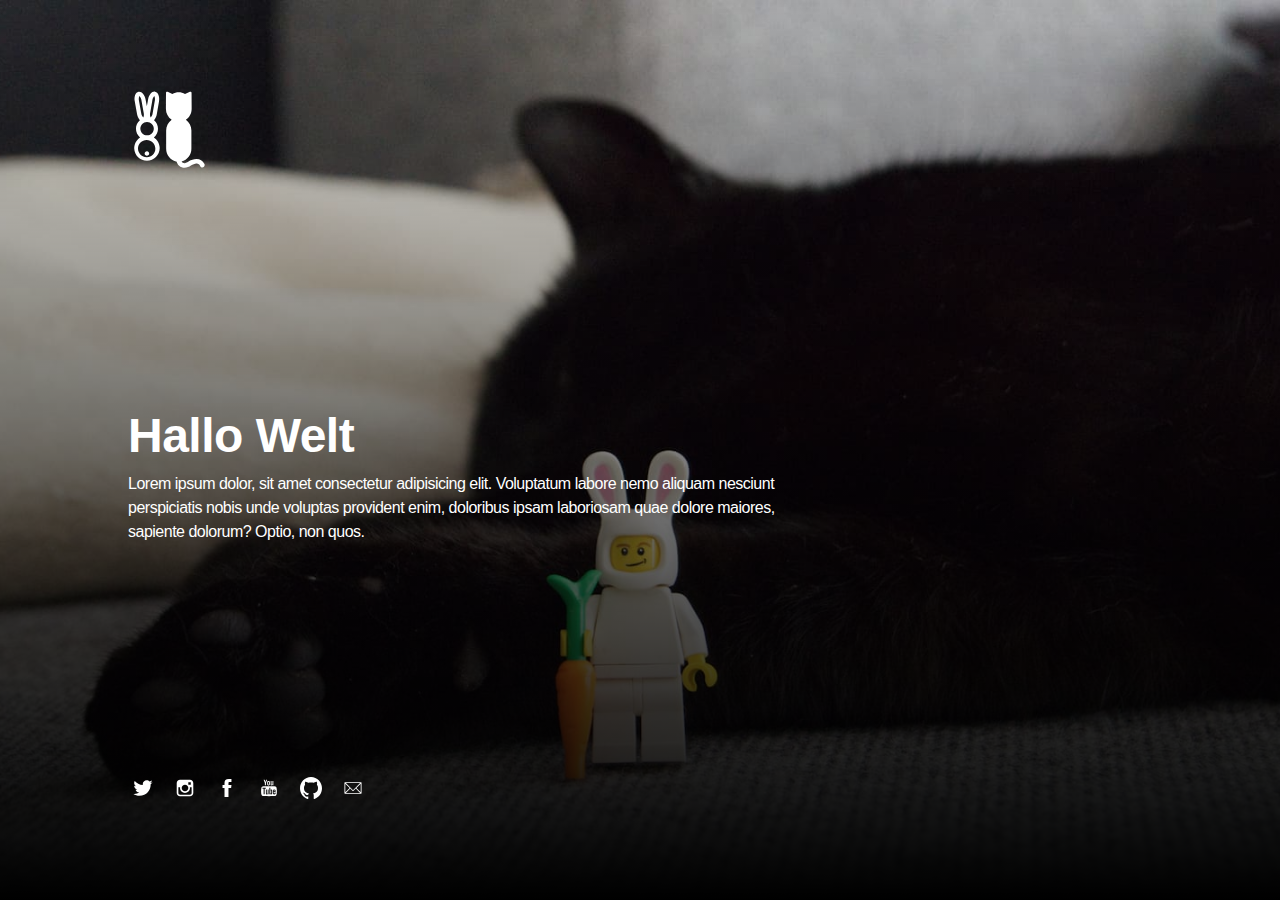
==== index.html @ aa4214b0 "datei hinzugefügt" ====
<!DOCTYPE html>
<html lang="de">
  <head>
    <meta charset="UTF-8" />
    <meta http-equiv="X-UA-Compatible" content="IE=edge" />

    <!-- SEO -->
    <title>Meine 1. Website</title>
    <meta name="description" content="" />
    <meta name="robots" content="index, follow" />

    <!-- Social & Open Graph -->
    <meta property="og:title" content="" />
    <meta property="og:description" content="" />
    <meta property="og:image" content="" />
    <meta property="og:url" content="" />
    <meta name="twitter:title" content="" />
    <meta name="twitter:description" content="" />
    <meta name="twitter:image" content="" />
    <meta name="twitter:card" content="summary_large_image" />
    <meta name="twitter:site" content="" />
    <meta name="twitter:creator" content="" />

    <!-- Favicon -->
    <link rel="icon" type="image/svg+xml" href="favicon.svg" />

    <!-- Styles -->
    <link
      rel="stylesheet"
      href="assets/css/style.css"
      type="text/css"
      media="screen"
    />
    <meta
      name="viewport"
      content="width=device-width,initial-scale=1"
    />
  </head>

  <body id="fullsingle" class="page-template-page-fullsingle-me">
    <div class="fs-me">
      <!-- Content Container -->
      <div class="me-content">
        <div class="logo">
          <img
            src="images/hur_logo_white.svg"
            alt="Logo"
            width="80"
            height="80"
          />
        </div>

        <!-- Sag was über Dich -->
        <div class="bio">
          <h1>Hallo Welt</h1>
          <p>
            Lorem ipsum dolor, sit amet consectetur adipisicing elit.
            Voluptatum labore nemo aliquam nesciunt perspiciatis nobis
            unde voluptas provident enim, doloribus ipsam laboriosam
            quae dolore maiores, sapiente dolorum? Optio, non quos.
          </p>
        </div>

        <div class="network">
          <ul>
            <!-- Twitter icon reference  -->
            <li>
              <a
                class="icon-twitter"
                href="https://www.twitter.com/ha5inho"
              >
                <svg class="svg-icon" viewBox="0 0 20 20">
                  <path
                    fill="none"
                    d="M18.258,3.266c-0.693,0.405-1.46,0.698-2.277,0.857c-0.653-0.686-1.586-1.115-2.618-1.115c-1.98,0-3.586,1.581-3.586,3.53c0,0.276,0.031,0.545,0.092,0.805C6.888,7.195,4.245,5.79,2.476,3.654C2.167,4.176,1.99,4.781,1.99,5.429c0,1.224,0.633,2.305,1.596,2.938C2.999,8.349,2.445,8.19,1.961,7.925C1.96,7.94,1.96,7.954,1.96,7.97c0,1.71,1.237,3.138,2.877,3.462c-0.301,0.08-0.617,0.123-0.945,0.123c-0.23,0-0.456-0.021-0.674-0.062c0.456,1.402,1.781,2.422,3.35,2.451c-1.228,0.947-2.773,1.512-4.454,1.512c-0.291,0-0.575-0.016-0.855-0.049c1.588,1,3.473,1.586,5.498,1.586c6.598,0,10.205-5.379,10.205-10.045c0-0.153-0.003-0.305-0.01-0.456c0.7-0.499,1.308-1.12,1.789-1.827c-0.644,0.28-1.334,0.469-2.06,0.555C17.422,4.782,17.99,4.091,18.258,3.266"
                  ></path>
                </svg>
              </a>
            </li>
            <!-- Instagram icon reference  -->
            <li>
              <a class="icon-instagram" href="#" target="_blank">
                <svg class="svg-icon" viewBox="0 0 20 20">
                  <path
                    fill="none"
                    d="M14.52,2.469H5.482c-1.664,0-3.013,1.349-3.013,3.013v9.038c0,1.662,1.349,3.012,3.013,3.012h9.038c1.662,0,3.012-1.35,3.012-3.012V5.482C17.531,3.818,16.182,2.469,14.52,2.469 M13.012,4.729h2.26v2.259h-2.26V4.729z M10,6.988c1.664,0,3.012,1.349,3.012,3.012c0,1.664-1.348,3.013-3.012,3.013c-1.664,0-3.012-1.349-3.012-3.013C6.988,8.336,8.336,6.988,10,6.988 M16.025,14.52c0,0.831-0.676,1.506-1.506,1.506H5.482c-0.831,0-1.507-0.675-1.507-1.506V9.247h1.583C5.516,9.494,5.482,9.743,5.482,10c0,2.497,2.023,4.52,4.518,4.52c2.494,0,4.52-2.022,4.52-4.52c0-0.257-0.035-0.506-0.076-0.753h1.582V14.52z"
                  ></path>
                </svg>
              </a>
            </li>
            <!-- Facebook icon reference  -->
            <li>
              <a class="icon-facebook" href="#">
                <svg class="svg-icon" viewBox="0 0 20 20">
                  <path
                    fill="none"
                    d="M11.344,5.71c0-0.73,0.074-1.122,1.199-1.122h1.502V1.871h-2.404c-2.886,0-3.903,1.36-3.903,3.646v1.765h-1.8V10h1.8v8.128h3.601V10h2.403l0.32-2.718h-2.724L11.344,5.71z"
                  ></path>
                </svg>
              </a>
            </li>

            <!-- YouTube icon reference  -->
            <li>
              <a class="icon-youtube" href="#">
                <svg class="svg-icon" viewBox="0 0 20 20">
                  <path
                    fill="none"
                    d="M9.426,7.625h0.271c0.596,0,1.079-0.48,1.079-1.073V4.808c0-0.593-0.483-1.073-1.079-1.073H9.426c-0.597,0-1.079,0.48-1.079,1.073v1.745C8.347,7.145,8.83,7.625,9.426,7.625 M9.156,4.741c0-0.222,0.182-0.402,0.404-0.402c0.225,0,0.405,0.18,0.405,0.402V6.62c0,0.222-0.181,0.402-0.405,0.402c-0.223,0-0.404-0.181-0.404-0.402V4.741z M12.126,7.625c0.539,0,1.013-0.47,1.013-0.47v0.403h0.81V3.735h-0.81v2.952c0,0-0.271,0.335-0.54,0.335c-0.271,0-0.271-0.202-0.271-0.202V3.735h-0.81v3.354C11.519,7.089,11.586,7.625,12.126,7.625 M6.254,7.559H7.2v-2.08l1.079-2.952H7.401L6.727,4.473L6.052,2.527H5.107l1.146,2.952V7.559z M11.586,12.003c-0.175,0-0.312,0.104-0.405,0.204v2.706c0.086,0.091,0.213,0.18,0.405,0.18c0.405,0,0.405-0.451,0.405-0.451v-2.188C11.991,12.453,11.924,12.003,11.586,12.003 M14.961,8.463c0,0-2.477-0.129-4.961-0.129c-2.475,0-4.96,0.129-4.96,0.129c-1.119,0-2.025,0.864-2.025,1.93c0,0-0.203,1.252-0.203,2.511c0,1.252,0.203,2.51,0.203,2.51c0,1.066,0.906,1.931,2.025,1.931c0,0,2.438,0.129,4.96,0.129c2.437,0,4.961-0.129,4.961-0.129c1.117,0,2.024-0.864,2.024-1.931c0,0,0.202-1.268,0.202-2.51c0-1.268-0.202-2.511-0.202-2.511C16.985,9.328,16.078,8.463,14.961,8.463 M7.065,10.651H6.052v5.085H5.107v-5.085H4.095V9.814h2.97V10.651z M9.628,15.736h-0.81v-0.386c0,0-0.472,0.45-1.012,0.45c-0.54,0-0.606-0.515-0.606-0.515v-3.991h0.809v3.733c0,0,0,0.193,0.271,0.193c0.27,0,0.54-0.322,0.54-0.322v-3.604h0.81V15.736z M12.801,14.771c0,0,0,1.03-0.742,1.03c-0.455,0-0.73-0.241-0.878-0.429v0.364h-0.876V9.814h0.876v1.92c0.135-0.142,0.464-0.439,0.878-0.439c0.54,0,0.742,0.45,0.742,1.03V14.771z M15.973,12.39v1.287h-1.688v0.965c0,0,0,0.451,0.405,0.451s0.405-0.451,0.405-0.451v-0.45h0.877v0.708c0,0-0.136,0.901-1.215,0.901c-1.08,0-1.282-0.901-1.282-0.901v-2.51c0,0,0-1.095,1.282-1.095S15.973,12.39,15.973,12.39 M14.69,12.003c-0.405,0-0.405,0.45-0.405,0.45v0.579h0.811v-0.579C15.096,12.453,15.096,12.003,14.69,12.003"
                  ></path>
                </svg>
              </a>
            </li>

            <!-- GitHub icon reference  -->
            <li>
              <a class="icon-github" href="#">
                <svg class="svg-icon" viewBox="0 0 20 20">
                  <g
                    transform="matrix(0.613892,0,0,0.629428,9.99906,20.0808)"
                  >
                    <path
                      d="M0,-31.904C-8.995,-31.904 -16.288,-24.611 -16.288,-15.614C-16.288,-8.417 -11.621,-2.312 -5.148,-0.157C-4.333,-0.008 -4.036,-0.511 -4.036,-0.943C-4.036,-1.329 -4.05,-2.354 -4.058,-3.713C-8.589,-2.729 -9.545,-5.897 -9.545,-5.897C-10.286,-7.779 -11.354,-8.28 -11.354,-8.28C-12.833,-9.29 -11.242,-9.27 -11.242,-9.27C-9.607,-9.155 -8.747,-7.591 -8.747,-7.591C-7.294,-5.102 -4.934,-5.821 -4.006,-6.238C-3.858,-7.29 -3.438,-8.008 -2.972,-8.415C-6.589,-8.826 -10.392,-10.224 -10.392,-16.466C-10.392,-18.244 -9.757,-19.698 -8.715,-20.837C-8.883,-21.249 -9.442,-22.905 -8.556,-25.148C-8.556,-25.148 -7.188,-25.586 -4.076,-23.478C-2.777,-23.84 -1.383,-24.02 0.002,-24.026C1.385,-24.02 2.779,-23.84 4.08,-23.478C7.19,-25.586 8.555,-25.148 8.555,-25.148C9.444,-22.905 8.885,-21.249 8.717,-20.837C9.761,-19.698 10.392,-18.244 10.392,-16.466C10.392,-10.208 6.583,-8.831 2.954,-8.428C3.539,-7.925 4.06,-6.931 4.06,-5.411C4.06,-3.234 4.04,-1.477 4.04,-0.943C4.04,-0.507 4.333,0 5.16,-0.159C11.628,-2.318 16.291,-8.419 16.291,-15.614C16.291,-24.611 8.997,-31.904 0,-31.904"
                      fill="none"
                    />
                  </g>
                </svg>
              </a>
            </li>

            <!-- email icon reference one -->
            <li>
              <a class="icon-email" href="#">
                <svg class="svg-icon" viewBox="0 0 20 20">
                  <path
                    d="M17.388,4.751H2.613c-0.213,0-0.389,0.175-0.389,0.389v9.72c0,0.216,0.175,0.389,0.389,0.389h14.775c0.214,0,0.389-0.173,0.389-0.389v-9.72C17.776,4.926,17.602,4.751,17.388,4.751 M16.448,5.53L10,11.984L3.552,5.53H16.448zM3.002,6.081l3.921,3.925l-3.921,3.925V6.081z M3.56,14.471l3.914-3.916l2.253,2.253c0.153,0.153,0.395,0.153,0.548,0l2.253-2.253l3.913,3.916H3.56z M16.999,13.931l-3.921-3.925l3.921-3.925V13.931z"
                  ></path>
                </svg>
              </a>
            </li>
          </ul>
        </div>
      </div>
    </div>
  </body>
</html>
---- assets/css/style.css ----
/* -- Variables -- */
:root {
  --primary-color: #fff;
  --secondary-color: #000;
  --gradient-top-color: rgba(209, 60, 60, 1);
  --gradient-bottom-color: rgba(253, 144, 45, 1);
  --font: -apple-system, BlinkMacSystemFont, 'Segoe UI', Roboto,
    Oxygen-Sans, Ubuntu, Cantarell, 'Helvetica Neue', sans-serif;
}

/* -- CSS Reset -- */
* {
  text-rendering: optimizeLegibility;
  margin: 0;
  -webkit-box-sizing: border-box;
  box-sizing: border-box;
}

html,
body,
div,
h1,
a,
img,
ul,
li,
p {
  margin: 0;
  padding: 0;
  border: 0;
  font-size: 100%;
  font: inherit;
  vertical-align: baseline;
  font-family: var(--font);
}

body {
  min-height: 100vh;
  scroll-behavior: smooth;
  text-rendering: optimizeSpeed;
  line-height: 1.5;
  border-style: none;
}

ul {
  list-style: none;
}

body,
a,
a:hover {
  color: #000000;
}

a,
a:hover {
  text-decoration: none;
  border: none;
  border-style: none;
  -webkit-box-shadow: none;
  box-shadow: none;
}

img {
  max-width: 100%;
  display: block;
}

/* -- Content -- */

@-webkit-keyframes fadein {
  from {
    opacity: 0;
  }
  to {
    opacity: 1;
  }
}

@keyframes fadein {
  from {
    opacity: 0;
  }
  to {
    opacity: 1;
  }
}

body.page-template-page-fullsingle-me {
  height: 100vh;
  font-weight: 400;
  font-size: 1rem;
  letter-spacing: -0.5px;
  color: var(--primary-color);
  background: linear-gradient(
    0deg,
    var(--gradient-top-color) 0%,
    var(--gradient-bottom-color) 100%
  );

  background-image: linear-gradient(
      180deg,
      rgba(0, 0, 0, 0) 0%,
      rgba(0, 0, 0, 1) 100%
    ),
    url('../../images/hur_o.jpg');

  background-position: center center;
  background-size: cover;
  margin: 0px;
}

body.page-template-page-fullsingle-me h1 {
  font-weight: 600;
  font-size: 3rem;
}

.fs-me {
  padding: 10vh 10vw;
  overflow: hidden;
  position: absolute;
  z-index: 1000;
}
@media (max-width: 500px) {
  .fs-me {
    padding: 5vh 5vw;
    text-align: center;
  }
}
.fs-me .me-content {
  height: 80vh;
  display: -webkit-box;
  display: -ms-flexbox;
  display: flex;
  -webkit-box-orient: vertical;
  -webkit-box-direction: normal;
  -ms-flex-direction: column;
  flex-direction: column;
}
@media (max-width: 500px) {
  .fs-me .me-content {
    height: 90vh;
  }
}

.logo {
  -webkit-box-flex: 1;
  -ms-flex: 1 1 auto;
  flex: 1 1 auto;
  display: -webkit-box;
  display: -ms-flexbox;
  display: flex;
  -webkit-box-orient: vertical;
  -webkit-box-direction: normal;
  -ms-flex-direction: column;
  flex-direction: column;
  -ms-flex-item-align: left;
  align-self: left;
  -webkit-animation: fadein 2s;
  animation: fadein 2s;
}

@media (max-width: 500px) {
  .logo {
    -ms-flex-item-align: center;
    -ms-grid-row-align: center;
    align-self: center;
  }
}

.logo img {
  max-width: 165px;
  height: auto;
}

.bio {
  -webkit-box-flex: 1;
  -ms-flex: 1 1 auto;
  flex: 1 1 auto;
  display: -webkit-box;
  display: -ms-flexbox;
  display: flex;
  -webkit-box-orient: vertical;
  -webkit-box-direction: normal;
  -ms-flex-direction: column;
  flex-direction: column;
  -webkit-box-pack: center;
  -ms-flex-pack: center;
  justify-content: center;
  -webkit-animation: fadein 4s;
  animation: fadein 4s;
  max-width: 66%;
}

@media (max-width: 800px) {
  .bio {
    max-width: none;
  }
}

.network {
  -webkit-box-flex: 1;
  -ms-flex: 1 1 auto;
  flex: 1 1 auto;
  display: -webkit-box;
  display: -ms-flexbox;
  display: flex;
  -webkit-box-orient: vertical;
  -webkit-box-direction: normal;
  -ms-flex-direction: column;
  flex-direction: column;
  -webkit-animation: fadein 6s;
  animation: fadein 6s;
  margin-top: auto;
}

.network ul {
  -webkit-animation: fadein 6s;
  animation: fadein 6s;
  margin-top: auto;
}

.network ul li {
  display: inline-block;
  margin-right: 8px;
}

.network ul li a {
  display: inline-block;
  width: 30px;
  height: 30px;
  cursor: pointer;
}

.network ul li a .svg-icon {
  padding: 4px;
  width: 22px;
  height: 22px;
  margin: 0;
  display: block;
  -webkit-box-sizing: content-box;
  box-sizing: content-box;
}

.network ul li a .svg-icon path {
  fill: var(--primary-color);
  -webkit-transition: 1s;
  transition: 1s;
}

.network ul li a:hover .svg-icon path {
  fill: var(--secondary-color);
  -webkit-transition: 0.1s;
  transition: 0.1s;
}
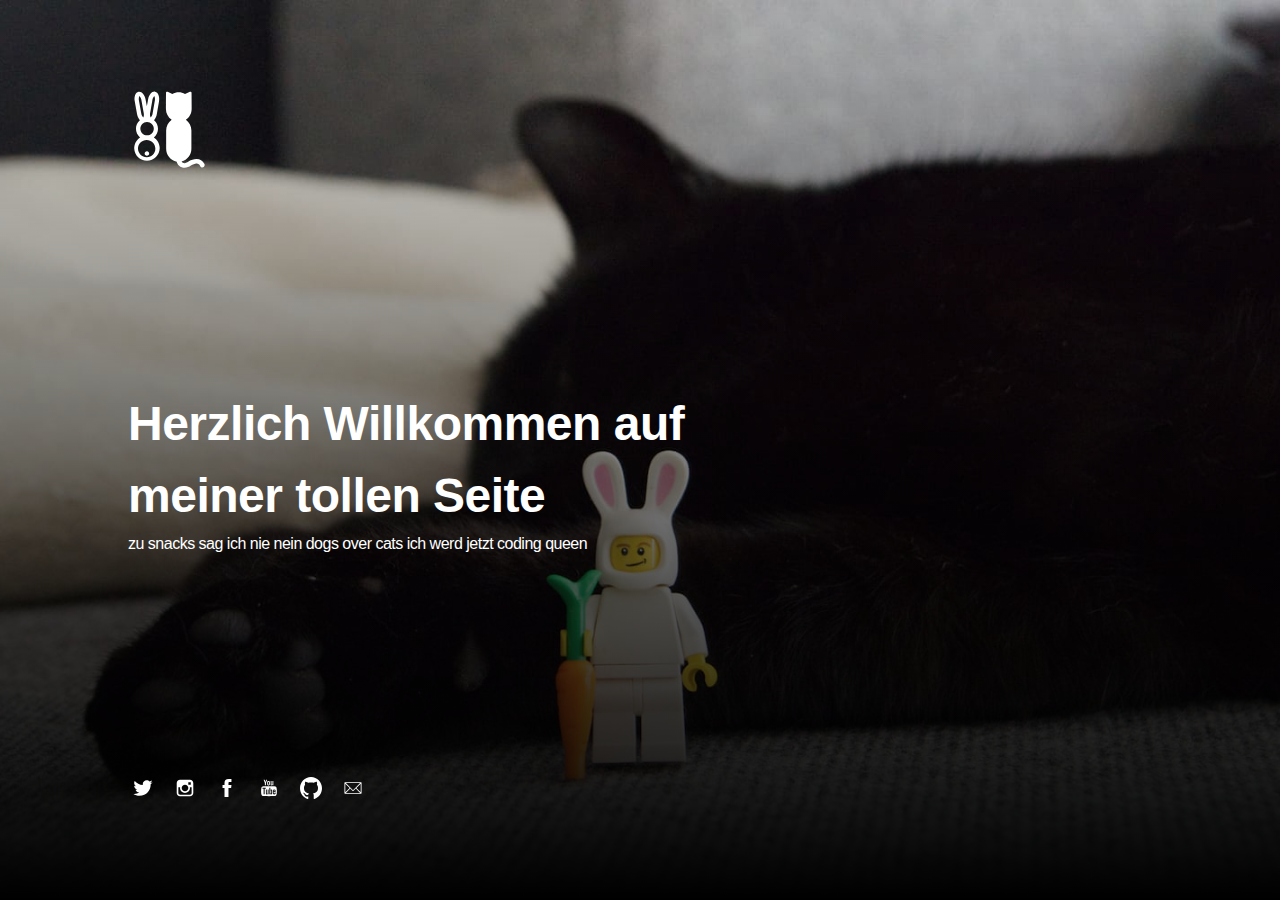
==== commit 224c3e3e: "über mich geändert" ====
--- a/index.html
+++ b/index.html
@@ -31,10 +31,7 @@
       type="text/css"
       media="screen"
     />
-    <meta
-      name="viewport"
-      content="width=device-width,initial-scale=1"
-    />
+    <meta name="viewport" content="width=device-width,initial-scale=1" />
   </head>
 
   <body id="fullsingle" class="page-template-page-fullsingle-me">
@@ -52,12 +49,10 @@
 
         <!-- Sag was über Dich -->
         <div class="bio">
-          <h1>Hallo Welt</h1>
+          <h1>Herzlich Willkommen auf meiner tollen Seite</h1>
           <p>
-            Lorem ipsum dolor, sit amet consectetur adipisicing elit.
-            Voluptatum labore nemo aliquam nesciunt perspiciatis nobis
-            unde voluptas provident enim, doloribus ipsam laboriosam
-            quae dolore maiores, sapiente dolorum? Optio, non quos.
+            zu snacks sag ich nie nein dogs over cats ich werd jetzt coding
+            queen
           </p>
         </div>
 
@@ -65,10 +60,7 @@
           <ul>
             <!-- Twitter icon reference  -->
             <li>
-              <a
-                class="icon-twitter"
-                href="https://www.twitter.com/ha5inho"
-              >
+              <a class="icon-twitter" href="https://www.twitter.com/ha5inho">
                 <svg class="svg-icon" viewBox="0 0 20 20">
                   <path
                     fill="none"
@@ -116,9 +108,7 @@
             <li>
               <a class="icon-github" href="#">
                 <svg class="svg-icon" viewBox="0 0 20 20">
-                  <g
-                    transform="matrix(0.613892,0,0,0.629428,9.99906,20.0808)"
-                  >
+                  <g transform="matrix(0.613892,0,0,0.629428,9.99906,20.0808)">
                     <path
                       d="M0,-31.904C-8.995,-31.904 -16.288,-24.611 -16.288,-15.614C-16.288,-8.417 -11.621,-2.312 -5.148,-0.157C-4.333,-0.008 -4.036,-0.511 -4.036,-0.943C-4.036,-1.329 -4.05,-2.354 -4.058,-3.713C-8.589,-2.729 -9.545,-5.897 -9.545,-5.897C-10.286,-7.779 -11.354,-8.28 -11.354,-8.28C-12.833,-9.29 -11.242,-9.27 -11.242,-9.27C-9.607,-9.155 -8.747,-7.591 -8.747,-7.591C-7.294,-5.102 -4.934,-5.821 -4.006,-6.238C-3.858,-7.29 -3.438,-8.008 -2.972,-8.415C-6.589,-8.826 -10.392,-10.224 -10.392,-16.466C-10.392,-18.244 -9.757,-19.698 -8.715,-20.837C-8.883,-21.249 -9.442,-22.905 -8.556,-25.148C-8.556,-25.148 -7.188,-25.586 -4.076,-23.478C-2.777,-23.84 -1.383,-24.02 0.002,-24.026C1.385,-24.02 2.779,-23.84 4.08,-23.478C7.19,-25.586 8.555,-25.148 8.555,-25.148C9.444,-22.905 8.885,-21.249 8.717,-20.837C9.761,-19.698 10.392,-18.244 10.392,-16.466C10.392,-10.208 6.583,-8.831 2.954,-8.428C3.539,-7.925 4.06,-6.931 4.06,-5.411C4.06,-3.234 4.04,-1.477 4.04,-0.943C4.04,-0.507 4.333,0 5.16,-0.159C11.628,-2.318 16.291,-8.419 16.291,-15.614C16.291,-24.611 8.997,-31.904 0,-31.904"
                       fill="none"
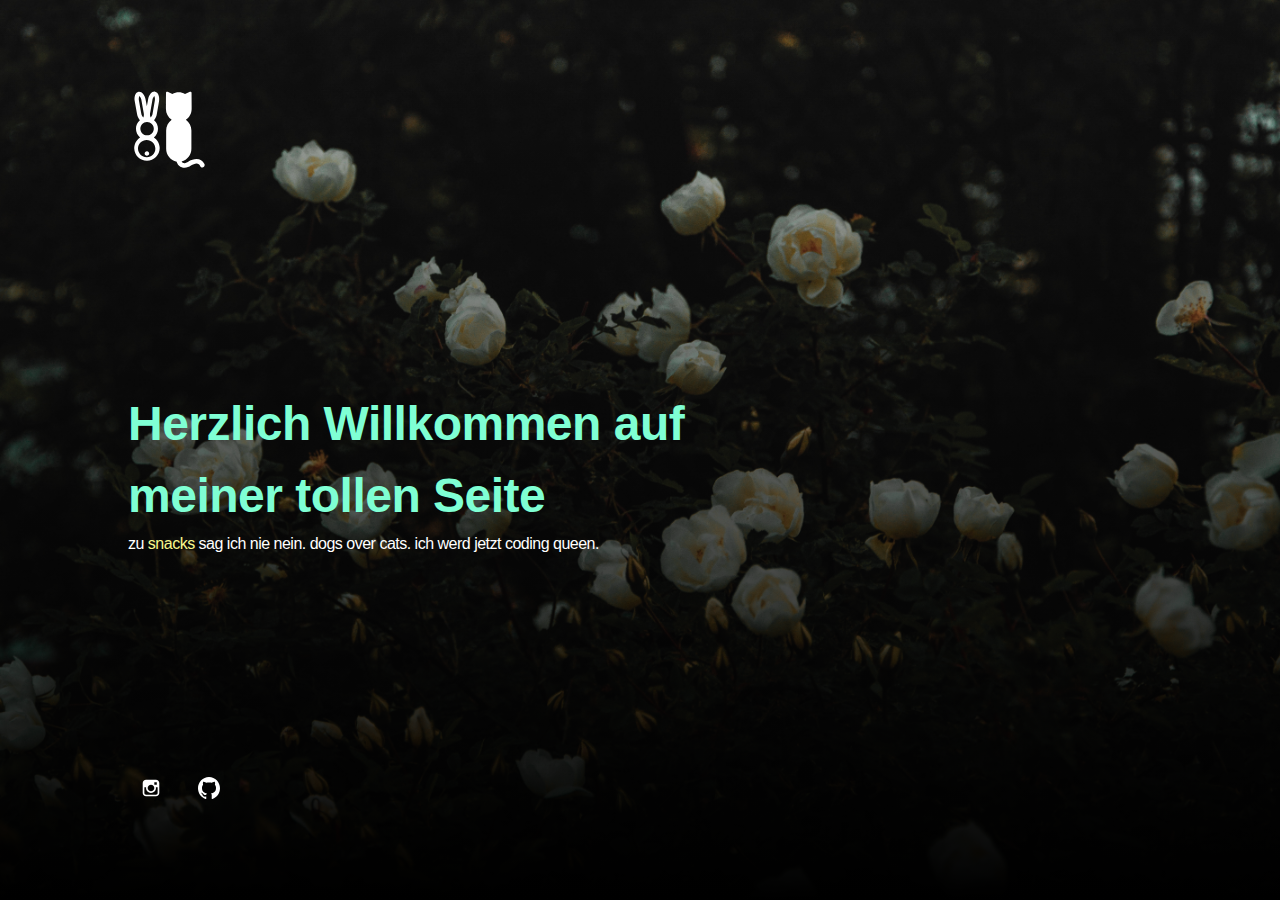
==== commit 87b04e15: "my own stuff" ====
--- a/index.html
+++ b/index.html
@@ -5,7 +5,7 @@
     <meta http-equiv="X-UA-Compatible" content="IE=edge" />
 
     <!-- SEO -->
-    <title>Meine 1. Website</title>
+    <title>Flora's Website</title>
     <meta name="description" content="" />
     <meta name="robots" content="index, follow" />
 
@@ -51,8 +51,8 @@
         <div class="bio">
           <h1>Herzlich Willkommen auf meiner tollen Seite</h1>
           <p>
-            zu snacks sag ich nie nein dogs over cats ich werd jetzt coding
-            queen
+            zu <a href="https://www.youtube.com/watch?v=tYDVHeCLbFY" target="_blank">snacks</a> sag ich nie nein. dogs over cats. ich werd jetzt coding
+            queen.
           </p>
         </div>
 
@@ -60,7 +60,7 @@
           <ul>
             <!-- Twitter icon reference  -->
             <li>
-              <a class="icon-twitter" href="https://www.twitter.com/ha5inho">
+              <!--a class="icon-twitter" href="https://www.twitter.com/ha5inho">
                 <svg class="svg-icon" viewBox="0 0 20 20">
                   <path
                     fill="none"
@@ -71,7 +71,7 @@
             </li>
             <!-- Instagram icon reference  -->
             <li>
-              <a class="icon-instagram" href="#" target="_blank">
+              <a class="icon-instagram" href="https://www.instagram.com/floramargarete_/" target="_blank">
                 <svg class="svg-icon" viewBox="0 0 20 20">
                   <path
                     fill="none"
@@ -82,7 +82,7 @@
             </li>
             <!-- Facebook icon reference  -->
             <li>
-              <a class="icon-facebook" href="#">
+              <!--a class="icon-facebook" href="#">
                 <svg class="svg-icon" viewBox="0 0 20 20">
                   <path
                     fill="none"
@@ -94,7 +94,7 @@
 
             <!-- YouTube icon reference  -->
             <li>
-              <a class="icon-youtube" href="#">
+              <!--a class="icon-youtube" href="#">
                 <svg class="svg-icon" viewBox="0 0 20 20">
                   <path
                     fill="none"
@@ -120,7 +120,7 @@
 
             <!-- email icon reference one -->
             <li>
-              <a class="icon-email" href="#">
+              <!--a class="icon-email" href="#">
                 <svg class="svg-icon" viewBox="0 0 20 20">
                   <path
                     d="M17.388,4.751H2.613c-0.213,0-0.389,0.175-0.389,0.389v9.72c0,0.216,0.175,0.389,0.389,0.389h14.775c0.214,0,0.389-0.173,0.389-0.389v-9.72C17.776,4.926,17.602,4.751,17.388,4.751 M16.448,5.53L10,11.984L3.552,5.53H16.448zM3.002,6.081l3.921,3.925l-3.921,3.925V6.081z M3.56,14.471l3.914-3.916l2.253,2.253c0.153,0.153,0.395,0.153,0.548,0l2.253-2.253l3.913,3.916H3.56z M16.999,13.931l-3.921-3.925l3.921-3.925V13.931z"
--- a/assets/css/style.css
+++ b/assets/css/style.css
@@ -103,7 +103,7 @@
       rgba(0, 0, 0, 0) 0%,
       rgba(0, 0, 0, 1) 100%
     ),
-    url('../../images/hur_o.jpg');
+    url('../../images/flower.jpg');
 
   background-position: center center;
   background-size: cover;
@@ -253,3 +253,11 @@
   -webkit-transition: 0.1s;
   transition: 0.1s;
 }
+h1{
+  color:aquamarine
+}
+a{
+  color:rgb(248, 248, 141)
+}
+a:hover{
+  color:rgb(244, 176, 88)}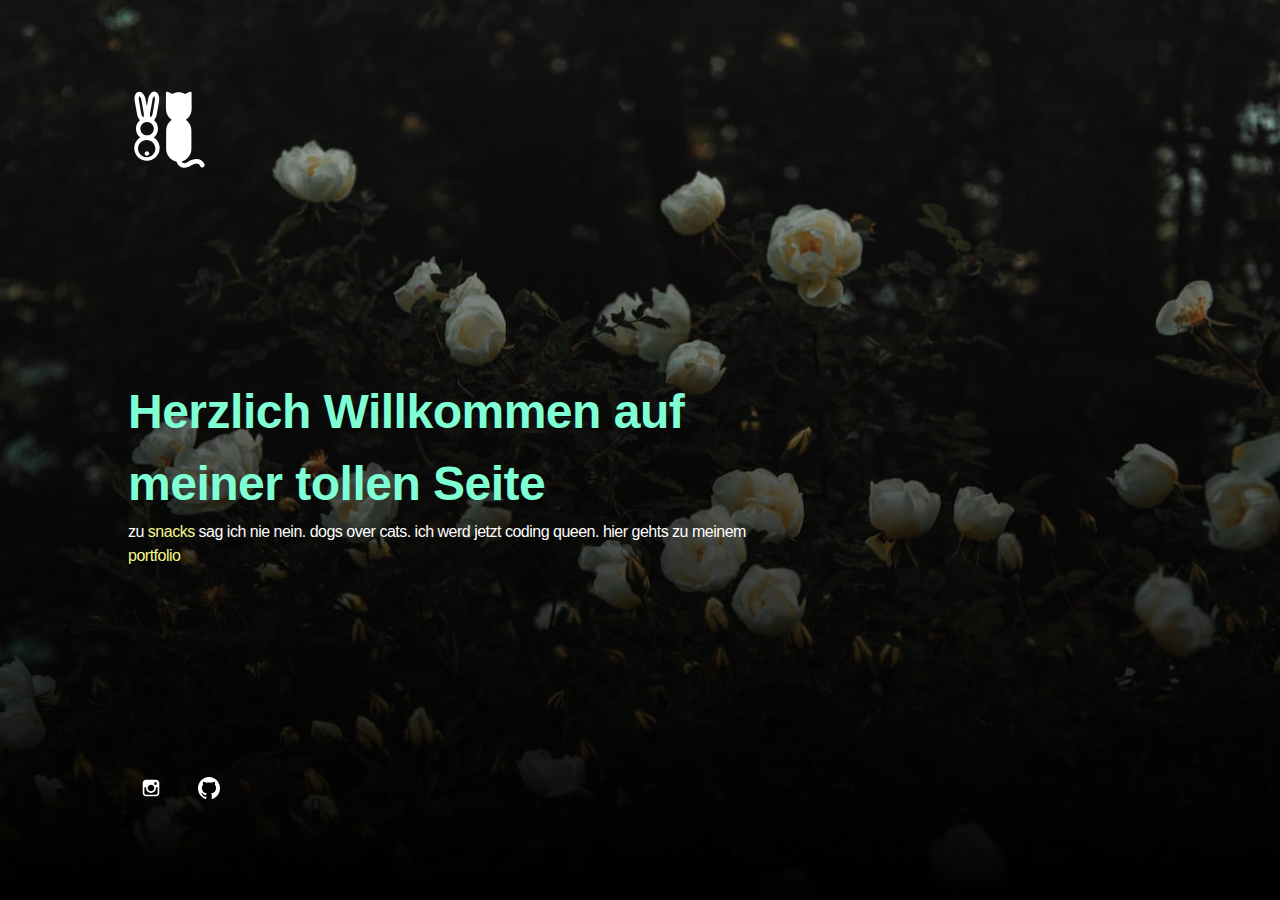
==== commit 828e16d0: "tag 2 änderungen" ====
--- a/index.html
+++ b/index.html
@@ -53,6 +53,9 @@
           <p>
             zu <a href="https://www.youtube.com/watch?v=tYDVHeCLbFY" target="_blank">snacks</a> sag ich nie nein. dogs over cats. ich werd jetzt coding
             queen.
+
+            hier gehts zu meinem 
+            <a href="obstsalat.html"target="_blank">portfolio</a>
           </p>
         </div>
 
--- a/assets/css/style.css
+++ b/assets/css/style.css
@@ -103,7 +103,7 @@
       rgba(0, 0, 0, 0) 0%,
       rgba(0, 0, 0, 1) 100%
     ),
-    url('../../images/flower.jpg');
+    url('../../images/flower1.jpg');
 
   background-position: center center;
   background-size: cover;
